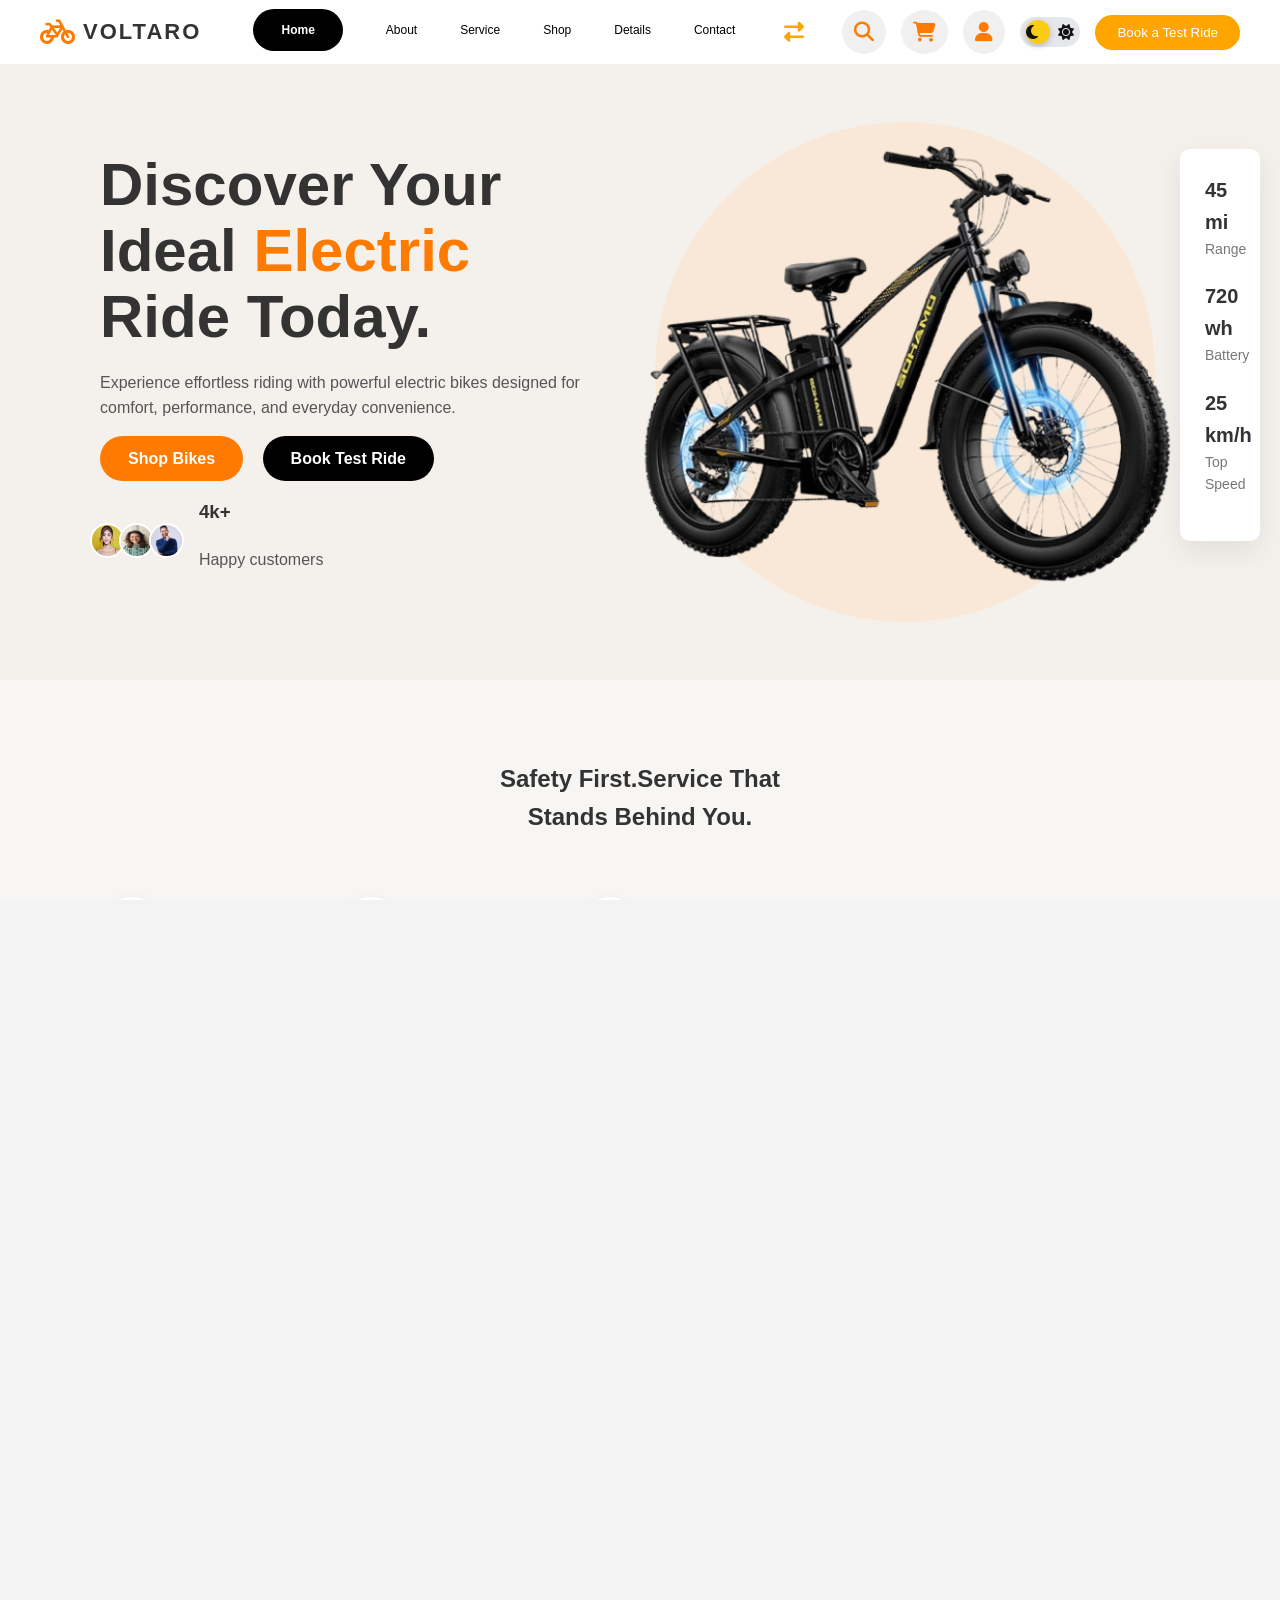
==== index.html @ 4806c7fa "Add files via upload" ====
<!DOCTYPE html>
<html lang="en">
<head>
  <meta charset="UTF-8">
  <title>Voltaro</title>
 <link rel="stylesheet" href="css/style.css">
 <link rel="stylesheet" href="css/dark.css">
 <link rel="stylesheet" href="https://cdnjs.cloudflare.com/ajax/libs/font-awesome/6.6.0/css/all.min.css">
   <link rel="icon" type="image/png" sizes="128x128" href="images/voltaro_favicon_128.png">
  <meta name="viewport" content="width=device-width, initial-scale=1.0">
 
</head>

<body>
<div class="main-content">
  <!-- HEADER -->
  <header class="header">
    <div class="logo ">
        <i class="fa-solid fa-bicycle"></i>
        <h3>VOLTARO</h3>
      </div>
      

    <nav class="nav">
  <ul>
    <li><a href="index.html" class="btn black">Home</a></li>
    <li><a href="about.html">About</a></li>
    <li><a href="service-sales.html">Service</a></li>
    <li><a href="shop.html">Shop</a></li>
    <li><a href="product.html">Details</a></li>
    <li><a href="contact.html">Contact</a></li>
    <div class="rtl-toggle">
    <i class="fa-solid fa-right-left" id="rtlBtn"></i>
    
</div>

  </ul>
</nav>


<div class="right">
  <i class="fa-solid fa-magnifying-glass icon"></i>
  <i class="fa-solid fa-cart-shopping icon"></i>
  <i class="fa-solid fa-user icon"></i>
  

  <div class="theme-toggle" id="theme-toggle">
    <i class="fa-solid fa-moon"></i>
    <div class="toggle-circle"></div>
    <i class="fa-solid fa-sun"></i>
  </div>

  <button class="btn-orange">Book a Test Ride</button>
</div>

  

  </header>

  <section class="hero">

  <div class="hero-container">

    <!-- LEFT CONTENT -->
    <div class="hero-text">
      <h1>
        Discover Your <br>
        Ideal <span>Electric</span> <br>
        Ride Today.
      </h1>

      <p>
        Experience effortless riding with powerful electric bikes
        designed for comfort, performance, and everyday convenience.
      </p>

      <div class="hero-buttons">
        <a href="#" class="btn orange">Shop Bikes</a>
        <a href="#" class="btn black">Book Test Ride</a>
      </div>

      <div class="customers">
        <div class="avatars">
          <img src="images/image copy 3.png">
          <img src="images/image copy 5.png">
          <img src="images/image copy 7.png">
          
        </div>
        <div>
          <h3>4k+</h3>
          <p>Happy customers</p>
        </div>
      </div>

    </div>

    <!-- RIGHT IMAGE -->
    <div class="hero-image">
      <div class="circle-bg"></div>
      <img src="images/bike 2.png" alt="Bike">
    </div>

    <!-- SPECS CARD -->
    <div class="spec-card">
      <div class="spec">
        <h4>45 mi</h4>
        <p>Range</p>
      </div>
      <div class="spec">
        <h4>720 wh</h4>
        <p>Battery</p>
      </div>
      <div class="spec">
        <h4>25 km/h</h4>
        <p>Top Speed</p>
      </div>
    </div>

  </div>

</section>

  <!-- FEATURE SECTION -->

  <section class="features-section">
    <div><h1><center>Safety First.Service That<br>
          Stands Behind You.
          </h1></center>
    
    </div>
  
   <div class="features-container">
  <!-- LEFT SIDE FEATURES -->
  <div class="features-grid">
  <div class="feature-item">
  <div class="icon-circle">✓</div>
  <h3>UL 2849 Certified</h3>
  <p>
   Quality battery management systems tested against rigorous
   thermal and electrical standards. 
  </p>
  </div>
  <div class="feature-item">
  <div class="icon-circle">💧</div>
  <h3>Water-Ready</h3>
  <p>
   IPX4–IPX6 rated electronics. Rain-ready—safe to ride in
   showers. Built for rainy city commutes .
  </p>
  </div>

  <div class="feature-item">
  <div class="icon-circle">⚙</div>
  <h3>2-Year Warranty</h3>
  <p>
   Comprehensive coverage on electronics and frame.
   We handle the paperwork.
  </p>
  </div>

  <div class="feature-item">
  <div class="icon-circle">★</div>
  <h3>Local Service</h3>
  <p>
  Certified techs at our Seattle flagship + loaner program.
  Keep moving even  bike is in the shop.
  </p>
  </div>

  <div class="feature-item">
  <div class="icon-circle">🔋</div>
  <h3>Battery Care</h3>
  <p>
  Eco-friendly swap & recycle programs. We ensure old cells
  are disposed of responsibly.
  </p>
  </div>

  <div class="feature-item">
  <div class="icon-circle">⚡</div>
  <h3>Fast Charging</h3>
  <p>
  Advanced rapid-charge technology that powers your devices
  safely in minutes .
  </p>
</div>
  </div>

  <!-- RIGHT SIDE CARD -->
  <div class="cta-card">
  <div class="cta-content">
  <h2>Ready to Ride?</h2>
 <button class="btn-white">
  Book Test Ride <span>↗</span>
 </button>
  </div>
  </div>

  </div>
</section>


  <section class="numbers animate">

  <div class="numbers-container">

    <h2>Choose by Numbers,<br>Not Guesswork.</h2>
    <p>Make smarter decisions using real performance metrics you can trust.</p>

    <div class="filter-card">

      <!-- LEFT SIDE -->
      <div class="filter-left">

        <div class="slider-group">
          <label>
            Range Miles
            <span id="rangeValue">68+</span>
          </label>
          <input type="range" id="range" min="20" max="120" value="68">
        </div>

        <div class="slider-group">
          <label>
            Load (Max)
            <span id="loadValue">400 LB</span>
          </label>
          <input type="range" id="load" min="100" max="500" value="400">
        </div>

        <div class="slider-group">
          <label>
            Hills (Torque)
            <span id="torqueValue">95 NM</span>
          </label>
          <input type="range" id="torque" min="20" max="120" value="95">
        </div>

        <div class="slider-group">
          <label>
            Rider Height
            <span id="heightValue">5'10"</span>
          </label>
          <input type="range" id="height" min="4" max="7" step="0.1" value="5.8">
        </div>

      </div>

      <!-- RIGHT SIDE -->
      <div class="filter-right">

        <div class="class-section">
          <p>Class & Battery</p>
          <div class="class-buttons">
            <button class="class-btn active" data-class="1/2">Class 1/2</button>
            <button class="class-btn" data-class="3">Class 3</button>
          </div>
        </div>

        <div class="battery-option">
          <input type="checkbox" id="battery">
          <label for="battery">Removable battery</label>
        </div>

        <button id="showBtn" class="show-btn">
          Show Matching Bikes →
        </button>

      </div>

    </div>
  </div>
</section>

  
<section class="top-picks">

  <div class="section-header">
    <h2>Our Top <span>3 picks</span><br>Tested and Trusted.</h2>
    <p>Carefully selected for performance, reliability, and everyday riding.</p>
  </div>

  <div class="cycle-cards">

    <!-- Card 1 -->
    <div class="cycle-card">
      <img src="images/bike.png" alt="Commuter Pro 500">

      <p class="best-for">Best for: Daily rides up to 35 mi</p>
      <h3>Commuter Pro 500</h3>

      <div class="class-buttons">
        <button>Class 1/2</button>
        <button>28 mph</button>
        <button class="active">Cadence Sensor</button>
      </div>

      <div class="spec-icons">
        <div><i class="fa-solid fa-route"></i><span>45 mi</span><small>Range</small></div>
        <div><i class="fa-solid fa-battery-full"></i><span>720 Wh</span><small>Battery</small></div>
        <div><i class="fa-solid fa-gauge-high"></i><span>25 km/h</span><small>Top Speed</small></div>
      </div>

      <ul class="features-list">
        <li><i class="fa-solid fa-check"></i> Removable long-lasting battery</li>
        <li><i class="fa-solid fa-check"></i> 2-year comprehensive warranty</li>
        <li><i class="fa-solid fa-check"></i> Hydraulic disc brakes</li>
      </ul>

      <button class="view-btn">
        View Specs & Photos <i class="fa-solid fa-arrow-right"></i>
      </button>
    </div>

    <!-- Card 2 (Most Popular) -->
    <div class="cycle-card popular">
      <div class="badge">MOST POPULAR</div>

      <img src="images/image copy.png" alt="Cargo Plus 750">

      <p class="best-for">Best for: Kids & Groceries</p>
      <h3>Cargo Plus 750</h3>

      <div class="class-buttons">
        <button>Class 1/2</button>
        <button>28 mph</button>
        <button class="active">Cadence Sensor</button>
      </div>

      <div class="spec-icons">
        <div><i class="fa-solid fa-route"></i><span>60 mi</span><small>Range</small></div>
        <div><i class="fa-solid fa-battery-full"></i><span>800 Wh</span><small>Battery</small></div>
        <div><i class="fa-solid fa-gauge-high"></i><span>30 km/h</span><small>Top Speed</small></div>
      </div>

      <ul class="features-list">
        <li><i class="fa-solid fa-check"></i> Longtail rack fully ready</li>
        <li><i class="fa-solid fa-check"></i> Dual high-capacity battery option</li>
        <li><i class="fa-solid fa-check"></i> Sturdy footboards included</li>
      </ul>

      <button class="view-btn">
        View Specs & Photos <i class="fa-solid fa-arrow-right"></i>
      </button>
    </div>

    <!-- Card 3 -->
    <div class="cycle-card">
      <img src="images/cycle_2.jpg" alt="Trail MTB 700">

      <p class="best-for">Best for: Steep Trails</p>
      <h3>Trail MTB 700</h3>

      <div class="class-buttons">
        <button>Class 1/2</button>
        <button>28 mph</button>
        <button class="active">Cadence Sensor</button>
      </div>

      <div class="spec-icons">
        <div><i class="fa-solid fa-route"></i><span>80 mi</span><small>Range</small></div>
        <div><i class="fa-solid fa-battery-full"></i><span>900 Wh</span><small>Battery</small></div>
        <div><i class="fa-solid fa-gauge-high"></i><span>40 km/h</span><small>Top Speed</small></div>
      </div>

      <ul class="features-list">
        <li><i class="fa-solid fa-check"></i> High-accuracy torque sensor</li>
        <li><i class="fa-solid fa-check"></i> Smooth dropper post system</li>
        <li><i class="fa-solid fa-check"></i> Tubeless-ready performance tires</li>
      </ul>

      <button class="view-btn">
        View Specs & Photos <i class="fa-solid fa-arrow-right"></i>
      </button>
    </div>

  </div>
</section>

<section class="test-ride-section">

  <div class="test-ride-box">
    <h2>Book a Free Test Ride In <span class="highlight">60</span> Seconds</h2>

    <form class="test-ride-form">

      <!-- Store -->
      <select required>
        <option value="">Select Store</option>
        <option>Chennai</option>
        <option>Madurai</option>
        <option>Coimbatore</option>
      </select>

      <!-- Rider Height -->
      <select required>
        <option value="">Rider Height</option>
        <option>Below 5'5"</option>
        <option>5'5" – 5'10"</option>
        <option>Above 5'10"</option>
      </select>

      <!-- Date -->
      <input type="date" required>

      <!-- Waiver -->
      <label class="waiver">
        <input type="checkbox" required>
        I agree to the waiver
      </label>

      <!-- Button -->
      <button type="submit" class="book-btn">
        Book My Slot
      </button>

    </form>
  </div>
</section>

<section class="range-section" aria-labelledby="range-title">
  <div class="range-container">

    <!-- HEADER -->
    <div class="range-header h2">
      <h2 id="range-title">Estimate Your Real‑World Range</h2>
      <p>Quickly see how far your Voltaro e‑bike can go based on your commute and riding style.</p>
    </div>

    <!-- CARD -->
    <div class="range-card">
      <!-- LEFT: FORM -->
      <div class="range-form">
        <div class="form-group">
          <label>One‑way distance</label>
          <select>
            <option>10 miles</option>
            <option>15 miles</option>
            <option>20 miles</option>
            <option>25 miles</option>
          </select>
        </div>

        <div class="form-group">
          <label>Rider weight</label>
          <select>
            <option>160 lb</option>
            <option>180 lb</option>
            <option>200 lb</option>
            <option>220 lb</option>
          </select>
        </div>

        <div class="form-group">
          <label>Assist level</label>
          <select>
            <option>Eco</option>
            <option>Normal</option>
            <option>Turbo</option>
          </select>
        </div>

        <div class="form-group">
          <label>Terrain</label>
          <div class="range-toggle">
            <button type="button" class="active">Flat</button>
            <button type="button">Mixed</button>
            <button type="button">Hilly</button>
          </div>
        </div>

        <button class="range-calc-btn" type="button">
          ⚡ Calculate range
        </button>
      </div>

      <!-- RIGHT: RESULT -->
      <div class="range-result">
        <p class="result-label">Estimated range</p>
        <div class="result-main">
       <span class="result-value" data-target="38">0</span>
       <span class="result-unit">miles</span>
       </div>

        <p class="result-note">Based on typical city riding with light assist.</p>

        <div class="result-meta">
          <div>
            <p class="meta-label">Battery</p>
            <p class="meta-value">720 Wh</p>
          </div>
          <div>
            <p class="meta-label">Motor</p>
            <p class="meta-value">750 W</p>
          </div>
          <div>
            <p class="meta-label">Top speed</p>
            <p class="meta-value">28 mph</p>
          </div>
      </div>
    </div>

  </div>
</section>




<section class="compare">
  <div class="compare-header">
    <div>
      <h2>Compare 2–4 Bikes.</h2>
      <p>Drill down into the technical specifics side-by-side for confident buying decisions.</p>
    </div>
    <button class="compare-btn">Start Comparing →</button>
  </div>

  <div class="compare-table">
    <!-- Specs Column -->
    <div class="specs">
      <h3>Specs</h3>
      <p>Class</p>
      <p>Top Speed (mph)</p>
      <p>Range (mi)</p>
      <p>Battery (Wh)</p>
      <p>Motor (W)</p>
      <p>Torque (Nm)</p>
      <p>Weight (lb)</p>
      <p>Warranty</p>
    </div>

    <!-- Bike 1 -->
    <div class="bike compare-card">
      <h3>Commuter Pro</h3>
      <p>Class 3</p>
      <p>28 mph</p>
      <p>35 mi</p>
      <p>500 Wh</p>
      <p>500 W</p>
      <p>65 Nm</p>
      <p>52 lb</p>
      <p>2 Year</p>
    </div>

    <!-- Bike 2 -->
    <div class="highlight-1 compare-card">
      <h3>Cargo Plus 750</h3>
      <p>Class 3</p>
      <p>28 mph</p>
      <p>45 mi</p>
      <p>720 Wh</p>
      <p>750 W</p>
      <p>85 Nm</p>
      <p>68 lb</p>
      <p>2 Year</p>
    </div>

    <!-- Bike 3 -->
    <div class="bike-highlight compare-card">
      <h3>Trail MTB 700</h3>
      <p>Class 3</p>
      <p>28 mph</p>
      <p>40 mi</p>
      <p>700 Wh</p>
      <p>700 W</p>
      <p>90 Nm</p>
      <p>58 lb</p>
      <p>2 Year</p>
    </div>
  </div>
</section>




<section class="testimonial">
  <h2>What Riders are Saying</h2>
  <div class="stars">★★★★★</div>

  <p class="review">
    “Absolutely love this e-bike! The ride is smooth, the battery lasts much longer than I expected,
    and the build quality feels premium.”
  </p>

  <h4>Fergus Douchebag</h4>
  <span class="role">Happy Customer</span>

  <div class="profile-pics">
    <img src="images/image copy 3.png">
    <img src="images/image copy 5.png">
    <img src="images/image copy 7.png">
  </div>
</section>


<section class="faq-section">

  <!-- HEADER -->
<div class="faq-header">
  <h2>Frequently<br>Asked Questions</h2>
  <p>Find answers to common questions about our e-bikes and performance.</p>
</div>

<!-- FAQ BOXES -->
<div class="faq-container">

  <div class="faq-item">
    <div class="faq-question">
      <span>What is the range of the e-bike on a single charge?</span>
      <span class="plus">+</span>
    </div>
    <p class="faq-answer">
      Voltaro e-bikes offer up to 120 km range on a single charge depending on terrain, rider weight, and riding mode.
    </p>
  </div>

  <div class="faq-item">
    <div class="faq-question">
      <span>How long does it take to fully charge the battery?</span>
      <span class="plus">+</span>
    </div>
    <p class="faq-answer">
      It typically takes 4–6 hours to fully charge the battery using the standard charger provided.
    </p>
  </div>

  <div class="faq-item">
    <div class="faq-question">
      <span>Is the e-bike suitable for all weather conditions?</span>
      <span class="plus">+</span>
    </div>
    <p class="faq-answer">
      Yes, Voltaro bikes are designed to handle light rain and rough terrain, but extreme weather exposure should be avoided.
    </p>
  </div>

  <div class="faq-item">
    <div class="faq-question">
      <span>Can I ride the e-bike without using the motor?</span>
      <span class="plus">+</span>
    </div>
    <p class="faq-answer">
      Absolutely. You can ride it like a regular bicycle without motor assistance anytime.
    </p>
  </div>

  <div class="faq-item">
    <div class="faq-question">
      <span>How do I maintain the battery for longer life?</span>
      <span class="plus">+</span>
    </div>
    <p class="faq-answer">
      Avoid complete discharge regularly, store it in a cool place, and use the original charger for best performance.
    </p>
  </div>

  <div class="faq-item">
    <div class="faq-question">
      <span>What is the warranty on the e-bike and battery?</span>
      <span class="plus">+</span>
    </div>
    <p class="faq-answer">
      Voltaro provides a 2-year warranty on the bike frame and a 1-year warranty on the battery.
    </p>
  </div>

</div>


<!-- BOTTOM FEATURES -->
<section class="features">

  <div class="feature">
    <div class="icon">💰</div>
    <div>
      <h4>Financing from <span>$85/mo</span></h4>
      <p>Available with Affirm. Pre-qualify instantly at checkout—no credit impact. 30-day returns. </p>
    </div>
  </div>

  <div class="feature">
    <div class="icon">📦</div>
    <div>
      <h4>Fully Assembled Pickup</h4>
      <p>Pickup in 24–72 hrs. Ships in 3–5 biz days.white-glove home delivery for 100% ride-ready.</p>
    </div>
  </div>

  <div class="feature">
    <div class="icon">🪖</div>
    <div>
      <h4>Accessory Bundles</h4>
      <p>Add a helmet, lock, and rear rack to any bike purchase and save 15% on the entire order.</p>
    </div>
  </div>

</section>


</div>
<!-- Font Awesome CDN -->
<footer class="footer">
  <!-- Newsletter Section -->
  <div class="footer-newsletter">
    <div class="logo">
      <i class="fa-solid fa-bicycle"></i>
      <h2>VOLTARO</h2>
    </div>
    <p>Subscribe to Our Newsletter:</p>
    <div class="newsletter-box">
      <input type="email" placeholder="Enter Your Email Address">
      <button class="send-btn">
        <i class="fa-solid fa-paper-plane"></i>
      </button>
    </div>
  </div>

  <!-- Centered columns wrapper -->
  <div class="footer-grid-inner">
    <div class="footer-grid">
      <!-- Navigation column -->
      <div class="footer-column">
        <h4>Navigation</h4>
        <ul>
          <li>Home</li>
          <li>Services</li>
          <li>Shop</li>
          <li>Blog</li>
          <li>Contact</li>
        </ul>
      </div>

      <!-- Contact column -->
      <div class="footer-column">
        <h4>Contact Info</h4>
        <ul>
          <li><i class="fa-solid fa-phone"></i> +5689 2589 6325</li>
          <li><i class="fa-solid fa-envelope"></i> info@voltaro.com</li>
          <li><i class="fa-solid fa-location-dot"></i> 21 King Street, Melbourne, 3000, Australia</li>
          <li><i class="fa-solid fa-clock"></i> Mon - Sat: 9:00 am to 6:00 pm</li>
        </ul>
      </div>

      <!-- Social column -->
      <div class="footer-column">
        <h4>Follow Us</h4>
        <div class="social-icons">
          <a href="#"><i class="fab fa-facebook-f"></i></a>
          <a href="#"><i class="fab fa-instagram"></i></a>
          <a href="#"><i class="fab fa-youtube"></i></a>
        </div>
      </div>
    </div>
  </div>

  <!-- Footer bottom (inside wrapper for centering) -->
  <div class="footer-bottom-wrapper">
    <div class="footer-bottom">
      <p>Copyright © 2026 Voltaro. All Rights Reserved.</p>
      <div class="payment-icons">
        <img src="https://img.icons8.com/color/48/visa.png" alt="Visa">
        <img src="https://img.icons8.com/color/48/mastercard.png" alt="Mastercard">
        <img src="https://img.icons8.com/color/48/paypal.png" alt="PayPal">
        <img src="https://img.icons8.com/color/48/apple-pay.png" alt="Apple Pay">
        
      </div>

    </div>
  </div>

</footer>

<script src="js/script.js"></script>
</body>
</html>
---- css/style.css ----
* {
  margin: 0;
  padding: 0;
  box-sizing: border-box;
  font-family: Arial, sans-serif;
}

body{
margin:0;
background:white;
color:#333;
line-height:1.6;
}


html,body{
overflow-x:hidden;
}
@import url('https://fonts.googleapis.com/css2?family=Inter:wght@300;400;500;600&display=swap');

.about-btn {
  display: inline-block;
  margin-top: 20px;
  padding: 12px 25px;
  background: #f47c00;
  color: white;
  text-decoration: none;
  border-radius: 25px;
  font-weight: 600;
  transition: 0.3s;
}

.about-btn:hover {
  background: #d96d00;
}
/* HEADER */

.logo{
  display:flex;
  align-items:center;
  gap:8px;
}

.logo i.fa-bicycle{
  font-size:28px;     
  color:#ff7a00;       
}

.logo h3{
  font-size:22px;
  font-weight:700;
  letter-spacing:2px;
}

.nav ul {
  display: flex;
  list-style: none;
  gap: 15px;
}

.header {
  display: flex;
  justify-content: space-between;
  align-items: center;
  padding: 10px 40px;
  background: white;
}

.logo {
  font-size: 20px;
  font-weight: bold;
}

.nav a {
  margin: 0 14px;
  text-decoration: none;
  color: black;
  font-size: 12px;
}
.highlight {
  color: orange;
}


.right {
  display: flex;
  align-items: center;
  gap: 15px;
}
.right i {
  font-size: 20px;
}

.icon {
  cursor: pointer;

}


.btn-orange {
  background: orange;
  color: white;
  border: none;
  padding: 10px 22px;
  border-radius: 20px;
  cursor: pointer;
}

.btn-black {
  background: black;
  color: white;
  border: none;
  padding: 10px 22px;
  border-radius: 20px;
  cursor: pointer;
}

.btn-white {
  background: white;
  color: black;
  border: none;
  padding: 10px 22px;
  border-radius: 20px;
  cursor: pointer;
}





/* FEATURES */
/* ===== SECTION ===== */
.features-section
 { padding: 80px 8%;
 background: #f7f6f4;
  font-family: Arial, sans-serif; 
 }


/* ===== MAIN GRID ===== */
.features-container {
    display: grid;
    grid-template-columns: 2fr 1fr;
    gap: 60px;
    align-items: center;
    margin-top: 60px; 
}

/* ===== FEATURES GRID ===== */
.features-grid {
    display: grid;
    grid-template-columns: repeat(3, 1fr);
    gap: 50px 40px;
}

/* ===== FEATURE ITEM ===== */
.feature-item h3 {
    font-size: 20px;
    font-weight: 700;
    margin-bottom: 10px;
    color: #111;
}

.feature-item p {
    font-size: 14px;
    color: #666;
    line-height: 1.6;
    max-width: 280px;
}

/* ===== ICON STYLE ===== */
.icon-circle {
    width: 60px;
    height: 60px;
    border-radius: 50%;
    background: #fff;
    display: flex;
    align-items: center;
    justify-content: center;
    margin-bottom: 15px;
    font-size: 22px;
    color: #f57c00;
    box-shadow: 0 4px 15px rgba(0,0,0,0.05);
}

/* ===== CTA CARD ===== */
.cta-card {
    background: url(../images/image.png);
    border-radius: 20px;
    padding: 50px 40px;
    color: white;
    position: relative;
    min-height: 250px;
    display: flex;
    align-items: center;
}

.cta-content h2 {
    font-size: 32px;
    font-weight: 800;
    margin-bottom: 20px;
}

/* ===== BUTTON ===== */
.cta-btn {
    display: inline-flex;
    align-items: center;
    gap: 10px;
    padding: 12px 22px;
    background: white;
    color: #111;
    border-radius: 30px;
    text-decoration: none;
    font-weight: 400;
    transition: 0.3s ease;
}



.cta-btn span {
    background: black;
    color: white;
    width: 24px;
    height: 24px;
    border-radius: 50%;
    display: flex;
    align-items: center;
    justify-content: center;
    font-size: 12px;
}

.cta-btn:hover {
    background: #111;
    color: white;
}

/* HERO SECTION */


.hero {
  background: #f4f1ed;
  padding: 80px 100px;
  position: relative;
}

.hero-container {
  display: flex;
  align-items: center;
  justify-content: space-between;
  position: relative;
}

/* LEFT TEXT */
.hero-text {
  max-width: 500px;
}

.hero-text h1 {
  font-size: 60px;
  font-weight: 800;
  line-height: 1.1;
}

.hero-text span {
  color: #ff7a00;
}

.hero-text p {
  margin: 20px 0;
  color: #555;
  font-size: 16px;
  line-height: 1.6;
}

/* BUTTONS */
.hero-buttons {
  margin: 25px 0;
}

.btn {
  padding: 14px 28px;
  border-radius: 30px;
  text-decoration: none;
  margin-right: 15px;
  font-weight: 600;
}

.btn.orange {
  background: #ff7a00;
  color: #fff;
}

.btn.black {
  background: #000;
  color: #fff;
}

/* CUSTOMERS */
.customers {
  display: flex;
  align-items: center;
  gap: 15px;
  margin-top: 20px;
}

.avatars img {
  width: 35px;
  height: 35px;
  border-radius: 50%;
  margin-left: -10px;
  border: 2px solid #fff;
}

/* RIGHT IMAGE */
.hero-image {
  position: relative;
}

.hero-image img {
  width: 550px;
  position: relative;
  z-index: 2;
}

/* FLOATING BIKE EFFECT */
.hero-image img {
  width: 550px;
  position: relative;
  z-index: 2;
  animation: floatBike 4s ease-in-out infinite;
}

@keyframes floatBike {
  0% { transform: translateY(0px); }
  50% { transform: translateY(-18px); }
  100% { transform: translateY(0px); }
}

.circle-bg {
  width: 500px;
  height: 500px;
  background: #f9e8d7;
  border-radius: 50%;
  position: absolute;
  top: 50%;
  left: 50%;
  transform: translate(-50%, -50%);
  z-index: 1;
}
/* CIRCLE ANIMATION */
.circle-bg {
  width: 500px;
  height: 500px;
  background: #f9e8d7;
  border-radius: 50%;
  position: absolute;
  top: 50%;
  left: 50%;
  transform: translate(-50%, -50%);
  z-index: 1;

  animation: pulseCircle 5s ease-in-out infinite;
}

@keyframes pulseCircle {
  0% { transform: translate(-50%, -50%) scale(1); }
  50% { transform: translate(-50%, -50%) scale(1.05); }
  100% { transform: translate(-50%, -50%) scale(1); }
}

/* HERO TEXT ANIMATION */
.hero-text {
  max-width: 500px;
  animation: slideLeft 1s ease forwards;
}

.hero-image {
  position: relative;
  animation: slideRight 1s ease forwards;
}

@keyframes slideLeft {
  from {
    opacity: 0;
    transform: translateX(-80px);
  }
  to {
    opacity: 1;
    transform: translateX(0);
  }
}

@keyframes slideRight {
  from {
    opacity: 0;
    transform: translateX(80px);
  }
  to {
    opacity: 1;
    transform: translateX(0);
  }
}

/* SPEC CARD */
.spec-card {
  position: absolute;
  right: -80px;
  top: 5px;
  width: 80px;  
  background: #fff;
  padding: 25px;
  border-radius: 10px;
  box-shadow: 0 10px 30px rgba(0,0,0,0.08);
  
  z-index: 5;   
}
.spec {
  margin-bottom: 20px;
}

.spec h4 {
  font-size: 20px;
  font-weight: 600;
}

.spec p {
  font-size: 14px;
  color: #777;
}





/* SECTION BACKGROUND */


/* NUMBERS SECTION ANIMATION */
.numbers.hidden {
  opacity: 0;
  transform: translateY(80px);
}

.numbers.show {
  opacity: 1;
  transform: translateY(0);
  transition: all 1s ease;
}

.filter-card {
  animation: popUp 1s ease;
}



.slider-group input[type="range"] {
  width: 100%;
  accent-color: #ff6a00;
  transition: 0.3s;
}

.slider-group input[type="range"]:hover {
  transform: scale(1.03);
}

.slider-group input[type="range"]:active {
  box-shadow: 0 0 15px rgba(255,106,0,0.5);
}

.class-btn {
  padding: 8px 16px;
  border-radius: 20px;
  border: 1px solid #ff6a00;
  background: white;
  cursor: pointer;
  transition: all 0.3s ease;
}

.class-btn:hover {
  background: #ffe5d3;
}

.class-btn.active {
  background: #ff6a00;
  color: white;
  transform: scale(1.05);
}
.numbers {
  padding: 100px 10%;
  background: #f6f4f1;
  text-align: center;
}

.numbers h2 {
  font-size: 42px;
  margin-bottom: 10px;
}

.numbers p {
  color: #666;
  margin-bottom: 50px;
}

.filter-card {
  background: #fff;
  padding: 40px;
  border-radius: 20px;
  display: flex;
  justify-content: space-between;
  gap: 40px;
  box-shadow: 0 10px 40px rgba(0,0,0,0.08);
}

.filter-left {
  flex: 2;
  display: grid;
  grid-template-columns: 1fr 1fr;
  gap: 30px;
}

.slider-group label {
  display: flex;
  justify-content: space-between;
  font-weight: 600;
  margin-bottom: 8px;
}

.slider-group input[type="range"] {
  width: 100%;
  accent-color: #ff6a00;
}

.filter-right {
  flex: 1;
  display: flex;
  flex-direction: column;
  justify-content: center;
  gap: 20px;
}

.class-buttons {
  display: flex;
  gap: 10px;
}

.class-btn {
  padding: 8px 16px;
  border-radius: 20px;
  border: 1px solid #ff6a00;
  background: white;
  cursor: pointer;
}

.class-btn.active {
  background: #ff6a00;
  color: white;
}

.battery-option {
  display: flex;
  align-items: center;
  gap: 8px;
}

.show-btn {
  background: #ff6a00;
  color: white;
  padding: 12px;
  border: none;
  border-radius: 30px;
  cursor: pointer;
  font-weight: 600;
  transition: 0.3s;
}

.show-btn:hover {
  opacity: 0.85;
}

/* SCROLL ANIMATION SYSTEM */
.hidden {
  opacity: 0;
  transform: translateY(80px);
  transition: opacity 1s ease, transform 1s ease;
}

.show {
  opacity: 1;
  transform: translateY(0);
}





body {
  background: #f3f3f3;
}

/* ===== SECTION ===== */
.top-picks {
  padding: 80px 8%;
  text-align: center;
}

/* ===== HEADER ===== */
.section-header h2 {
  font-size: 42px;
  font-weight: 800;
  line-height: 1.3;
}

.section-header span {
  color: #ff7a00;
}

.section-header p {
  margin-top: 15px;
  color: #777;
  font-size: 15px;
}

/* ===== CARD GRID (FIXED PROPERLY) ===== */
.cycle-cards {
  display: grid;
  grid-template-columns: repeat(3, minmax(0, 1fr));
  gap: 30px;
  margin-top: 60px;
  align-items: stretch;
}

/* ===== CARD ===== */
.cycle-card {
  background: #fff;
  padding: 30px;
  border-radius: 20px;
  box-shadow: 0 5px 25px rgba(0, 0, 0, 0.05);
  transition: 0.3s ease;
  position: relative;

  display: flex;
  flex-direction: column;
  justify-content: space-between;
}

.cycle-card:hover {
  transform: translateY(-8px);
}

/* Image fix */
.cycle-card img {
  width: 100%;
  height: 220px;
  object-fit: contain;
  margin-bottom: 20px;
}

/* ===== TEXT ===== */
.best-for {
  font-size: 13px;
  color: #ff7a00;
  margin-bottom: 8px;
}

.cycle-card h3 {
  font-size: 22px;
  margin-bottom: 15px;
}

/* ===== CLASS BUTTONS ===== */
.class-buttons {
  margin-bottom: 20px;
}

.class-buttons button {
  border: none;
  background: #f2f2f2;
  padding: 6px 12px;
  border-radius: 20px;
  margin: 4px;
  font-size: 12px;
  cursor: pointer;
}

.class-buttons .active {
  background: #ffe6d2;
  color: #ff7a00;
}

/* ===== SPEC ICONS ===== */
.spec-icons {
  display: flex;
  justify-content: space-between;
  margin: 20px 0;
  text-align: center;
}

.spec-icons div {
  flex: 1;
  font-size: 13px;
}

.spec-icons i {
  display: block;
  font-size: 18px;
  color: #ff7a00;
  margin-bottom: 6px;
}

.spec-icons span {
  font-weight: 600;
  display: block;
}

.spec-icons small {
  color: #777;
}

/* ===== FEATURES ===== */
.features-list {
  list-style: none;
  text-align: left;
  margin: 20px 0;
  flex-grow: 1;
}

.features-list li {
  font-size: 14px;
  margin-bottom: 8px;
}

.features-list i {
  color: #ff7a00;
  margin-right: 8px;
}

/* ===== BUTTON ===== */
.view-btn {
  width: 100%;
  padding: 12px;
  border: none;
  border-radius: 30px;
  background: #ff7a00;
  color: #fff;
  font-weight: 600;
  cursor: pointer;
  transition: 0.3s ease;
}

.view-btn:hover {
  background: #e86d00;
}

/* ===== POPULAR CARD ===== */
.popular {
  border: 2px solid #000;
}

.badge {
  position: absolute;
  top: -14px;
  left: 50%;
  transform: translateX(-50%);
  background: #000;
  color: #fff;
  padding: 6px 15px;
  font-size: 12px;
  border-radius: 20px;
}


.test-ride-section {
  min-height: 100vh;
  background-image: url(../images/hills.png); 
  background-size: cover;
  background-position: center;
  background-repeat: no-repeat;

  display: flex;
  align-items: center;
  justify-content: center;
  padding: 20px;
}

.test-ride-box {
  background-color: rgba(21, 18, 18, 0.95);
  padding: 40px;
  width: 420px;
  border-radius: 20px;
  text-align: center;
  box-shadow: 0 20px 40px rgba(244, 241, 241, 0.872);
}

.test-ride-box h2 {
  font-size: 28px;
  color:#ddd;
  margin-bottom: 6px;
}

.test-ride-box p {
  font-size: 14px;
  color: #333;
  margin-bottom: 25px;
}

.test-ride-form {
  display: flex;
  flex-direction: column;
  gap: 15px;
}

.test-ride-form select,
.test-ride-form input[type="date"] {
  padding: 12px;
  border-radius: 10px;
  border: 1px solid #ccc;
  font-size: 14px;
}

.waiver {
  font-size: 13px;
  text-align: left;
  color: white;
}

.waiver input {
  margin-right: 8px;
}

.book-btn {
  margin-top: 10px;
  padding: 14px;
  border-radius: 30px;
  border: none;
  background-color: #ff7a00;
  color: #fff;
  font-size: 16px;
  cursor: pointer;
}

.book-btn:hover {
  background-color: #e86c00;
}

/* TESTIMONIAL */
.testimonial {
  background: #f57c00;
  color: white;
  text-align: center;
  padding: 80px 20px;
}

.testimonial h2 {
  font-size: 36px;
}

.stars {
  font-size: 24px;
  margin: 10px 0;
}

.review {
  max-width: 600px;
  margin: 20px auto;
}

.profile-pics img {
  width: 50px;
  height: 50px;
  border-radius: 50%;
  margin: 10px;
}


/* ===============================
   FAQ SECTION
=================================*/



.faq-section {
  background: #f4f1ed;
  padding: 100px 80px;
  text-align: center;
}

.faq-header h2 {
  font-size: 44px;
  font-weight: 800;
  margin-bottom: 15px;
}

.faq-header p {
  color: #666;
  margin-bottom: 60px;
}

/* FAQ GRID */
.faq-container {
  display: grid;
  grid-template-columns: repeat(2, 1fr);
  gap: 25px;
}

/* FAQ CARD */
.faq-item {
  background: #fff;
  padding: 25px;
  border-radius: 15px;
  text-align: left;
  transition: all 0.3s ease;
  cursor: pointer;
  box-shadow: 0 5px 20px rgba(0,0,0,0.05);
}

.faq-item:hover {
  transform: translateY(-5px);
}

/* QUESTION ROW */
.faq-question {
  display: flex;
  justify-content: space-between;
  align-items: center;
  font-weight: 600;
}

/* PLUS ICON */

.plus {
  font-size: 22px;
  font-weight: bold;
  cursor: pointer;
}


/* ANSWER */
.faq-answer {
  max-height: 0;
  overflow: hidden;
  transition: max-height 0.4s ease, margin-top 0.3s ease;
  color: #666;
  font-weight: normal;
  line-height: 1.6;
  margin-top: 0;
}

/* SHOW ANSWER */
.faq-item.active .faq-answer {
  max-height: 500px;   
  margin-top: 15px;
}



/* ================= FEATURES SECTION ================= */

/* FEATURES SECTION */
body {
  margin: 0;
  padding: 0;
}
.features {
  width: 100%;
  background: #ffffff;
  padding: 80px 60px;
  display: flex;
  gap: 40px;
  margin-top: 30px;
}

/* EACH FEATURE */
.feature {
  display: flex;
  gap: 20px;
  flex: 1;
}

/* ICON */
.icon {
  font-size: 32px;
  color: #ff7a00;
}

/* TITLE */
.feature h4 {
  font-size: 18px;
  margin-bottom: 10px;
}

/* Highlight */
.feature h4 span {
  color: #ff7a00;
}

/* DESCRIPTION */
.feature p {
  color: #666;
  font-size: 14px;
  line-height: 1.6;
}



/* FOOTER FIX */
body {
  margin: 0;
  padding: 0;
}


footer {
  margin-top: 80px;
}








/* TOGGLE BUTTONS */
.toggle {
  display: flex;
  gap: 8px;
}

.toggle button {
  padding: 6px 16px;
  border-radius: 20px;
  border: 1px solid #ddd;
  background: #fff;
  font-size: 12px;
  cursor: pointer;
  transition: 0.3s;
}

.toggle button:hover {
  background: #f47c00;
  color: #fff;
  border: none;
}

.toggle .active {
  background: #f47c00;
  color: #fff;
  border: none;
}

/* CALCULATE BUTTON */
.calculate-btn {
  margin-top: 15px;
  padding: 12px 22px;
  background: #f47c00;
  border: none;
  color: #fff;
  border-radius: 25px;
  font-size: 14px;
  font-weight: 600;
  cursor: pointer;
  transition: 0.3s;
}

.calculate-btn:hover {
  background: #d96d00;
}





/* =============== COMPARE SECTION =============== */



.compare{
  padding:80px 8%;
  background:#f5f5f5;
  font-family:Arial,sans-serif;
}

/* Header */

.compare-header{
  display:flex;
  justify-content:space-between;
  align-items:center;
  margin-bottom:50px;
  flex-wrap:wrap;
}

.compare h2{
  font-size:36px;
  margin-bottom:10px;
}

.compare-header p{
  color:#777;
  max-width:500px;
}

.compare-btn{
  background:#ff7a00;
  color:#fff;
  border:none;
  padding:12px 22px;
  border-radius:30px;
  font-weight:600;
  cursor:pointer;
  transition:0.3s ease;
}

.compare-btn:hover{
  background:#e56c00;
}

/* Grid Layout */

.compare-table{
  display:grid;
  grid-template-columns:repeat(4,1fr);
  gap:20px;
  align-items:stretch;
}

/* Specs Column */

.specs{
  background:#000;
  color:#fff;
  padding:25px;
  border-radius:20px;
  border:solid #ff7a00;
}

.specs h3{
  margin-bottom:20px;
}

.specs p{
  margin:18px 0;
  font-size:14px;
  border-bottom:1px solid rgba(255,255,255,0.1);
  padding-bottom:8px;
}



.bike,
.bike-highlight,
.highlight-1{
  background:#fff;
  padding:25px;
  border-radius:20px;
  text-align:center;
  box-shadow:0 8px 25px rgba(0,0,0,0.05);
  border:1px solid #eee;
  color:#111;
}

.bike h3,
.bike-highlight h3,
.highlight-1 h3{
  margin-bottom:20px;
}

.bike p,
.bike-highlight p,
.highlight-1 p{
  margin:18px 0;
  font-size:14px;
  border-bottom:1px solid #eee;
  padding-bottom:8px;
}


/* ========== SELECTABLE STATE ========== */

.compare-card{
  cursor:pointer;
  transition:0.25s ease;
}

.compare-card.selected{
  background:#000;
  color:#fff;
  border:2px solid #ff7a00;
  box-shadow:0 12px 35px rgba(0,0,0,0.5);
}

.compare-card.selected p{
  border-bottom-color:rgba(255,255,255,0.15);
}




  

/* =============== RANGE SECTION (FINAL) =============== */

/* Wrapper */
.range-section{
  padding:80px 8%;
  background:#ffffff;       
  color:#111;
}

.range-container{
  max-width:1120px;
  margin:0 auto;
  font-family:system-ui,-apple-system,BlinkMacSystemFont,"Segoe UI",sans-serif;
}

/* Header */
.range-header{
  text-align:center;
  max-width:620px;
  margin:0 auto 40px;
}

.range-header h2{
  font-size:2.1rem;
  margin-bottom:10px;
  color:#111;
}

.range-header p{
  font-size:0.95rem;
  color:#555;
}

/* Main card (2 columns) */
.range-card{
  display:grid;
  grid-template-columns:minmax(0,1.5fr) minmax(0,1.3fr);
  gap:28px;
  background:#ffffff;
  border-radius:20px;
  padding:24px 24px 26px;
  border:1px solid #e0e0e0;
  box-shadow:0 18px 40px rgba(15,23,42,0.12);
}

/* LEFT: FORM */
.range-form{
  display:grid;
  grid-template-columns:repeat(2,minmax(0,1fr));
  gap:18px 20px;
}

.form-group{
  display:flex;
  flex-direction:column;
  gap:6px;
}

.form-group label{
  font-size:0.75rem;
  letter-spacing:0.12em;
  text-transform:uppercase;
  color:#6b7280;
}

.range-form select{
  padding:9px 11px;
  border-radius:10px;
  border:1px solid #d0d0d0;
  background:#fafafa;
  color:#111;
  outline:none;
  font-size:0.95rem;
}

.range-form select:focus{
  border-color:#f97316;
  box-shadow:0 0 0 1px rgba(249,115,22,0.45);
}

/* TERRAIN TOGGLE */
.range-toggle{
  display:inline-flex;
  background:#f3f4f6;
  border-radius:999px;
  padding:3px;
  border:1px solid #d1d5db;
}

.range-toggle button{
  border:none;
  background:transparent;
  color:#6b7280;
  padding:6px 14px;
  border-radius:999px;
  font-size:0.8rem;
  cursor:pointer;
  transition:background 0.18s,color 0.18s;
}

.range-toggle button.active,
.range-toggle button:hover{
  background:#f97316;
  color:#ffffff;
}

/* CALCULATE BUTTON */
.range-calc-btn{
  grid-column:1 / -1;
  margin-top:6px;
  border:none;
  border-radius:999px;
  padding:11px 18px;
  font-size:0.95rem;
  font-weight:600;
  cursor:pointer;
  background:linear-gradient(135deg,#facc15,#f97316);
  color:#111827;
  display:inline-flex;
  align-items:center;
  justify-content:center;
  gap:6px;
  box-shadow:0 14px 32px rgba(249,115,22,0.45);
  transition:transform 0.1s ease,box-shadow 0.1s ease;
}

.range-calc-btn:hover{
  transform:translateY(-1px);
  box-shadow:0 18px 40px rgba(249,115,22,0.65);
}

/* RIGHT: RESULT CARD */
.range-result{
  background:radial-gradient(circle at top,#111827,#020617); 
  border-radius:18px;
  padding:20px 22px;
  border:1px solid rgba(148,163,184,0.7);
  display:flex;
  flex-direction:column;
  justify-content:center;
  gap:14px;
  color:#e5e7eb;
}

/* Label above number */
.result-title,
.result-label{
  font-size:0.8rem;
  text-transform:uppercase;
  letter-spacing:0.14em;
  color:#9ca3af;
  margin-left: 140px;
}

/* NUMBER + UNIT ROW */
.result-main{
  display:flex;
  align-items:baseline;
  gap:6px;
  margin-left:170px;  
}

.result-value{
  font-size:3.1rem;
  font-weight:700;
  color:#facc15;  
  line-height:1;
   
}

.result-unit{
  font-size:1rem;
  color:#e5e7eb;
}

/* Note under number */
.result-note{
  font-size:0.85rem;
  color:#9ca3af;
  margin-left:80px;
}

/* META row under result */
.result-meta{
  display:flex;
  flex-wrap:wrap;
  gap:14px;
  margin-top:4px;
  margin-left:80px;
}

.result-meta > div{
  min-width:90px;
}

.meta-label{
  font-size:0.75rem;
  color:#9ca3af;
}

.meta-value{
  font-size:0.95rem;
  font-weight:600;
  color:#e5e7eb;
}

/* BOTTOM CARDS ROW */
.bottom-cards{
  margin-top:30px;
  display:flex;
  gap:20px;
}

/* EACH BOTTOM CARD */
.card{
  background:#ffffff;
  padding:25px;
  border-radius:20px;
  flex:1;
  border:1px solid #e0e0e0;
}

.card h4{
  margin-bottom:15px;
  font-size:18px;
  color:#111;
}

/* HARDWARE ROWS */
.hardware{
  display:flex;
  justify-content:space-between;
  margin:15px 0;
}

.hardware p{
  font-size:12px;
  color:#666;
  display:flex;
  align-items:center;
  gap:6px;
}

/* MODEL ROWS */
.model{
  display:flex;
  justify-content:space-between;
  align-items:center;
  margin-top:15px;
}

.model strong{
  display:flex;
  align-items:center;
  gap:6px;
}

/* ARROW BUTTON */
.arrow-btn{
  width:30px;
  height:30px;
  border-radius:50%;
  border:none;
  background:#f97316;
  color:#fff;
  cursor:pointer;
  transition:0.3s;
  display:flex;
  align-items:center;
  justify-content:center;
}

.arrow-btn:hover{
  background:#d96d00;
}

.range-section i{
  color:#f47c00;
}



/* ==============================
   BOTTOM FEATURES SECTION
============================== */

.features{
width:100%;
background:#f5f5f5;
padding:40px 60px;
display:flex;
justify-content:space-between;
gap:30px;
flex-wrap:wrap;
}

/* FEATURE CARD */

.feature{
display:flex;
align-items:flex-start;
gap:15px;
background:white;
padding:20px;
border-radius:10px;
flex:1;
min-width:250px;
transition:0.3s;
box-shadow:0 3px 10px rgba(0,0,0,0.05);
}

/* HOVER ANIMATION */

.feature:hover{
transform:translateY(-5px);
box-shadow:0 8px 20px rgba(0,0,0,0.1);
}

/* ICON */

.icon{
font-size:30px;
background:#f0f0f0;
padding:12px;
border-radius:50%;
}

/* TEXT */

.feature h4{
font-size:16px;
margin-bottom:5px;
}

.feature h4 span{
color:#ff5a2c;
font-weight:bold;
}

.feature p{
font-size:14px;
color:#555;
line-height:1.5;
}



/* ================= FOOTER CLEAN ================= */
*{
  margin:0;
  padding:0;
  box-sizing:border-box;
}

/* PAGE LAYOUT */
html, body{
  height:100%;
  width:100%;
  margin:0;
  padding:0;
  overflow-x:hidden;
}

body{
  display:flex;
  flex-direction:column;
}

.main-content{
  flex:1;
}

/* =========================
   FOOTER
========================= */

.footer{
  width:100%;
  background:#000;
  color:#fff;
  font-family:Arial, sans-serif;
  padding:60px 20px 30px;
  margin:0;
}

/* PAYMENT ICONS */
.payment-icons{
  display:flex;
  gap:10px;
  align-items:center;
}

.payment-icons img{
  display:block;
  height:24px;
  width:auto;
}

/* prevent img inline-space issues */
.footer img{
  display:block;
}

/* NEWSLETTER SECTION */
.footer-newsletter{
  text-align:center;
  margin-bottom:50px;
}

.footer-newsletter .logo{
  display:flex;
  justify-content:center;
  align-items:center;
  gap:10px;
  margin-bottom:10px;
}

.footer-newsletter .logo i{
  font-size:40px;
  color:#ff7a00;
}

.footer-newsletter .logo h2{
  font-size:20px;
  margin:0;
}

.footer-newsletter p{
  margin-bottom:15px;
  font-size:16px;
}

/* NEWSLETTER INPUT + BUTTON */
.newsletter-box{
  display:inline-flex;
  justify-content:center;
  position:relative;
}

.newsletter-box input{
  padding:14px 20px;
  border-radius:40px;
  border:none;
  outline:none;
  min-width:250px;
  background:#222;
  color:#fff;
}

.newsletter-box input::placeholder{
  color:#aaa;
}

.send-btn{
  position:absolute;
  right:0;
  top:50%;
  transform:translate(50%, -50%);
  width:50px;
  height:50px;
  border-radius:50%;
  border:none;
  background:#ff7a00;
  display:flex;
  justify-content:center;
  align-items:center;
  cursor:pointer;
}

.send-btn i{
  color:#fff;
  font-size:18px;
}

/* CENTERED INNER WRAPPER FOR NAV / CONTACT / SOCIAL */
.footer-grid-inner{
  width:100%;
  max-width:1200px;
  margin:0 auto;
  padding:0 30px;
}

/* THREE COLUMNS */
.footer-grid{
  display:grid;
  grid-template-columns:repeat(auto-fit, minmax(200px, 1fr));
  gap:40px;
  width:100%;
  margin:0;
  text-align:left;
  margin-left: 80px !important;

}

.footer-column h4{
  color:#ff7a00;
  margin-bottom:15px;
}

.footer-column ul{
  list-style:none;
  padding:0;
  margin:0;
}

.footer-column ul li{
  margin-bottom:10px;
  color:#bbb;
}

.footer-column ul li i{
  margin-right:8px;
  color:#ff7a00;
}

/* SOCIAL ICONS */
.social-icons{
  display:flex;
  gap:10px;
  margin-top:5px;
}

.social-icons a{
  display:flex;
  justify-content:center;
  align-items:center;
  width:40px;
  height:40px;
  border-radius:50%;
  background:#111;
  color:#fff;
  font-size:16px;
  transition:0.3s;
  text-decoration:none;
}

.social-icons a:hover{
  background:#ff7a00;
  text-decoration:none;
}

/* FOOTER BOTTOM */
.footer-bottom-wrapper{
  width:100%;
  max-width:1200px;
  margin:40px auto 0 auto;
  padding:0 30px;
}

.footer-bottom{
  border-top:1px solid #222;
  padding:20px 0;
  display:flex;
  justify-content:space-between;
  flex-wrap:wrap;
  align-items:center;
  width:100%;
  font-size:14px;
  color:#888;
}

.footer-bottom .payment-icons img{
  height:28px;
  margin-left:10px;
}

/* ensure last element above footer has no extra bottom margin */
.main-content > *:last-child{
  margin-bottom:0;
}





/* =========================
   THEME TOGGLE SWITCH
========================= */

.theme-toggle{
display:flex;
align-items:center;
justify-content:space-between;
gap:6px;

width:65px;
height:28px;

background:#e5e7eb;
border-radius:30px;
padding:4px;

cursor:pointer;
position:relative;
transition:0.3s;
}

.theme-toggle i{
font-size:12px;
z-index:2;
color:#555;
}

/* TOGGLE CIRCLE */

.toggle-circle{
width:20px;
height:20px;
background:white;
border-radius:50%;

position:absolute;
left:4px;

transition:0.3s ease;
box-shadow:0 2px 6px rgba(0,0,0,0.2);
}

/* =========================
   DARK MODE STYLE
========================= */



body.dark .theme-toggle{
background:#1f2937;
}

body.dark .theme-toggle i{
color:#ddd;
}

/* MOVE TO RIGHT */

body.dark .toggle-circle{
left:40px;
background:#ff7a00;
}
/* RTL TOGGLE ICON */



body.rtl .spec-card{
left: -80px;
right:auto;
}


.rtl-toggle{
cursor:pointer;
font-size:20px;
margin-left:20px;
color: orange;
}

/* RTL MODE */

body.rtl{
direction: rtl;
}

/* Fix flex layouts */

body.rtl .navbar,
body.rtl .nav,
body.rtl .hero,
body.rtl .features,
body.rtl .process-grid,
body.rtl .footer{
flex-direction: row-reverse;
}

/* text alignment */

body.rtl h1,
body.rtl h2,
body.rtl h3,
body.rtl p{
text-align:right;
}





/* =============== RESPONSIVE =============== */

/* LAPTOP / SMALL DESKTOP: max 1200px */
@media (max-width: 1200px){
  .header{
    padding:10px 24px;
  }

  .hero{
    padding:60px 60px;
  }

  .hero-image img{
    width:420px;
  }

  .circle-bg{
    width:420px;
    height:420px;
  }

  .features-section,
  .numbers,
  .top-picks,
  .compare,
  .range-section,
  .faq-section{
    padding:70px 6%;
  }

  .features-container{
    gap:40px;
  }

  .filter-card{
    padding:32px;
  }

  .compare-table{
    gap:16px;
  }

  .range-card{
    gap:20px;
  }
}

/* TABLET: max 900px */
@media (max-width: 900px){
  /* Header */
  .header{
    padding:10px 18px;
  }

  .nav ul{
    gap:8px;
    flex-wrap:wrap;
  }

  /* Hero stack */
  .hero{
    padding:50px 24px;
  }

  .hero-container{
    flex-direction:column-reverse;
    text-align:center;
    gap:30px;
  }

  .hero-text{
    max-width:100%;
  }

  .hero-text h1{
    font-size:40px;
  }

  .hero-image img{
    width:360px;
  }

  .circle-bg{
    width:360px;
    height:360px;
  }

  .spec-card{
    position:static;
    margin-top:20px;
    width:auto;
  }

  /* Features section */
  .features-section{
    padding:60px 24px;
  }

  .features-container{
    grid-template-columns:1fr;
  }

  .features-grid{
    grid-template-columns:repeat(2, 1fr);
  }

  .cta-card{
    margin-top:20px;
  }

  /* Numbers filter */
  .numbers{
    padding:60px 24px;
  }

  .filter-card{
    flex-direction:column;
  }

  .filter-left{
    grid-template-columns:1fr;
  }

  /* Top picks cards */
  .cycle-cards{
    grid-template-columns:repeat(2, minmax(0,1fr));
  }

  /* Test ride */
  .test-ride-section{
    padding:40px 16px;
  }

  .test-ride-box{
    width:100%;
    max-width:420px;
  }

  /* Compare */
  .compare{
    padding:60px 24px;
  }

  .compare-table{
    grid-template-columns:repeat(2, 1fr);
  }

  /* Range */
  .range-section{
    padding:60px 24px;
  }

  .range-card{
    grid-template-columns:1fr;
  }

  .range-form{
    grid-template-columns:1fr;
  }

  .result-main,
  .result-note,
  .result-meta{
    margin-left:20px;
  }

  /* FAQ */
  .faq-section{
    padding:70px 24px;
  }

  .faq-container{
    grid-template-columns:1fr;
  }

  /* Bottom features strip */
  .features{
    padding:40px 24px;
    flex-direction:column;
  }

  /* Footer */
  .footer-grid-inner{
    padding:0 20px;
  }

  .footer-grid{
    margin-left:0 !important;
  }

  .footer-bottom-wrapper{
    padding:0 20px;
  }

  .footer-bottom{
    flex-direction:column;
    gap:10px;
    text-align:center;
  }

  .payment-icons{
    justify-content:center;
  }
}

/* MOBILE: max 600px */
@media (max-width: 600px){
  /* Header: simple */
  .header{
    padding:8px 12px;
  }

  .nav ul{
    display:none; /* later you can replace with burger menu */
  }

  .btn-orange,
  .btn-black,
  .btn-white{
    padding:8px 16px;
    font-size:12px;
  }

  /* Hero */
  .hero{
    padding:40px 16px;
  }

  .hero-text h1{
    font-size:30px;
  }

  .hero-text p{
    font-size:14px;
  }

  .hero-image img{
    width:280px;
  }

  .circle-bg{
    width:280px;
    height:280px;
  }

  /* Sections padding */
  .features-section,
  .numbers,
  .top-picks,
  .compare,
  .range-section,
  .faq-section,
  .test-ride-section{
    padding:40px 16px;
  }

  /* Features */
  .features-grid{
    grid-template-columns:1fr;
  }

  /* Numbers filter */
  .filter-card{
    padding:24px 18px;
  }

  /* Top picks */
  .cycle-cards{
    grid-template-columns:1fr;
  }

  /* Compare */
  .compare-header{
    flex-direction:column;
    align-items:flex-start;
    gap:12px;
  }

  .compare-table{
    grid-template-columns:1fr;
  }

  .specs{
    order:-1;
  }

  /* Range */
  .range-card{
    padding:20px 16px;
  }

  .result-main,
  .result-note,
  .result-meta{
    margin-left:10px;
  }

  .result-value{
    font-size:2.4rem;
  }

  /* FAQ */
  .faq-header h2{
    font-size:26px;
  }

  /* Bottom features */
  .features{
    padding:30px 16px;
  }

  /* Footer */
  .footer{
    padding:40px 16px 24px;
  }

  .newsletter-box{
    width:100%;
  }

  .newsletter-box input{
    width:100%;
  }

  .footer-grid{
    grid-template-columns:1fr;
  }
}
---- css/dark.css ----
/* ======================
   GLOBAL DARK THEME
====================== */

body.dark{
  background:#0f1115;
  color:#e4e6eb;
}

body.dark p{
  color:#b9c0c7;
}

html,body{
  overflow-x:hidden;
}

body.dark h1,
body.dark h2,
body.dark h3,
body.dark h4{
  color:#ffffff;
}

/* ======================
   HEADER
====================== */

body.dark .header{
  background:#12151b;
  border-bottom:1px solid #1f232b;
}

body.dark .nav a{
  color:#e4e6eb;
}

body.dark .nav a:hover{
  color:#ff7a00;
}

body.dark .icon{
  color:#d1d5db;
}

/* ======================
   HERO + SPEC CARD
====================== */

body.dark .hero{
  background:#0f1115;
}

body.dark .hero p{
  color:#c3c7ce;
}

/* SPEC CARD */
body.dark .spec-card{
  background:#1a1f27;
  box-shadow:0 8px 25px rgba(0,0,0,0.6);
  border:1px solid #2a2f38;
}

body.dark .spec{
  border-right:1px solid #2a2f38;
}

body.dark .spec:last-child{
  border-right:none;
}

body.dark .spec h4{
  color:#ffffff;
}

body.dark .spec p{
  color:#b9c0c7;
}

/* ======================
   FEATURES SECTION
====================== */

body.dark .features-section{
  background:#12151b;
}

body.dark .feature-item{
  background:#1a1f27;
}

body.dark .icon-circle{
  background:#ff7a00;
  color:white;
}

/* CTA card in features (if any) */
body.dark .cta-card{
  background:#1a1f27;
  border:1px solid #2a2f38;
}

/* ======================
   NUMBERS / FILTER
====================== */

body.dark .numbers{
  background:#0f1115;
}

body.dark .filter-card{
  background:#1a1f27;
  border:1px solid #2a2f38;
}

body.dark .slider-group label{
  color:#d1d5db;
}

/* ======================
   TOP PICKS (CYCLE CARDS)
====================== */

body.dark .top-picks{
  background:#12151b;
}

body.dark .cycle-card{
  background:#1a1f27;
  border:1px solid #2a2f38;
}

body.dark .features-list li{
  color:#c5c9d1;
}

/* ======================
   TEST RIDE SECTION
====================== */

body.dark .test-ride-section{
  background:#0f1115;
}

body.dark .test-ride-box{
  background:#1a1f27;
  border:1px solid #2a2f38;
}

body.dark .test-ride-form select,
body.dark .test-ride-form input{
  background:#12151b;
  color:#e4e6eb;
  border:1px solid #2a2f38;
}

/* ======================
   RANGE SECTION
====================== */

/* base stays same from your main CSS
   Only dark overrides below changed */

/* RANGE HEADER in dark mode */
body.dark .range-header h2{
  color:#ffffff !important;
}

body.dark .range-header p{
  color:#b9c0c7 !important;
}



body.dark .range-section{
  background:#0f1115;
}

/* card a bit lighter than page */
body.dark .range-card{
  background:#151922;
  border:1px solid #2a2f38;
}


/* form labels + selects */
body.dark .form-group label{
  color:#e4e6eb;
}

body.dark .form-group select{
  background:#12151b;
  color:#e4e6eb;
  border:1px solid #2a2f38;
}

/* toggle buttons */
body.dark .toggle button{
  background:#12151b;
  color:#e4e6eb;
  border:1px solid #2a2f38;
}

body.dark .toggle button.active{
  background:#ff7a00;
  color:#fff;
  border:none;
}

/* result area */
body.dark .range-result{
  color:#ffffff;
}

body.dark .range-value{
  color:#ffffff;
}

body.dark .range-value span{
  color:#ccc;
}

body.dark .result-title{
  color:#ddd;
}

body.dark .result-note{
  color:#b9c0c7;
}

/* small meta labels under result */
body.dark .meta-label{
  color:#b9c0c7;
}

body.dark .meta-value{
  color:#ffffff;
}

/* links under result */
body.dark .range-actions a{
  color:#ff7a00;
}


/* normal (light) result text */
.range-result{
  color:#111;
}

/* dark result area */
body.dark .range-section{
  background:#0f1115;
}

body.dark .range-card{
  background:#1a1f27;
  border:1px solid #2a2f38;
}

body.dark .form-group select{
  background:#12151b;
  color:#e4e6eb;
  border:1px solid #2a2f38;
}

body.dark .toggle button{
  background:#12151b;
  color:#e4e6eb;
  border:1px solid #2a2f38;
}

body.dark .range-result{
  color:#fff;
}

body.dark .range-value{
  color:#fff;
}

body.dark .range-value span{
  color:#ccc;
}

body.dark .result-title{
  color:#ddd;
}

body.dark .range-actions a{
  color:#ff7a00;
}

/* ======================
   COMPARE SECTION
====================== */

body.dark .compare{
  background:#0f1115;
}

/* remove dark background on whole table
   so individual cards stand out clearly */
body.dark .compare-table{
  background:transparent;
  border-radius:0;
  padding:0;
}

/* specs column */

/* Specs title in orange (optional) */
body.dark .specs h3{
  color:white !important ;
}

/* Specs background slightly darker */
body.dark .specs{
  background:#11151b;
  color:#e4e6eb;
  border-radius:12px;
  background-color: #ff7a00 !important;
}
body.dark .specs p{
  border-bottom:1px dashed rgba(255,255,255,0.06);
}

/* all bike cards use same dark card color */
body.dark .compare-card{
  background:#181d26;
  color:#e4e6eb;
  border-radius:12px;
  border:1px solid #2a2f38;
}

body.dark .compare-card h3{
  color:#ffffff;
}

body.dark .compare-card p{
  border-bottom:1px dashed rgba(255,255,255,0.05);
}

/* selected state via JS (any card) */
body.dark .compare-card.selected{
  background:#000;
  border:2px solid #ff7a00;
}

/* ONLY the special highlight card
   keeps orange background */


body.dark .highlight-1 p{
  border-bottom-color:rgba(255,255,255,0.25);
}


/* remove orange from Cargo */
body.dark .highlight-1{
  background:#181d26;      /* same as other cards */
  color:#e4e6eb;
  border-color:#2a2f38;
}





/* ======================
   TESTIMONIAL
====================== */

body.dark .testimonial{
  background:#12151b;
}

body.dark .review{
  color:#c3c7ce;
}

/* ======================
   FAQ + FEATURES STRIP
====================== */

body.dark .faq-section{
  background:#0f1115;
}

body.dark .faq-item{
  background:#1a1f27;
  border:1px solid #2a2f38;
}

body.dark .faq-question{
  color:#ffffff;
}

body.dark .faq-answer{
  color:#c3c7ce;
}

body.dark .features{
  background:#12151b;
}

body.dark .feature{
  background:#1a1f27;
  border:1px solid #2a2f38;
}

/* ======================
   FOOTER
====================== */

body.dark .footer{
  background:#0b0d11;
  border-top:1px solid #1f232b;
}

body.dark .footer-nav li{
  color:#c3c7ce;
}

body.dark .footer-contact p{
  color:#c3c7ce;
}

body.dark .newsletter-box input{
  background:#12151b;
  color:white;
}

body.dark .social-circle,
body.dark .footer .social-icons a{
  background:#1a1f27;
}

/* ======================
   THEME TOGGLE BUTTON
====================== */

/* base toggle styles */
.theme-toggle{
  position:relative;
  width:60px;
  height:30px;
  border-radius:15px;
  background:#e5e7eb;
  display:flex;
  align-items:center;
  justify-content:space-between;
  padding:0 6px;
  cursor:pointer;
  border:none;
  box-sizing:border-box;
}

/* sliding circle */
.toggle-circle{
  position:absolute;
  width:24px;
  height:24px;
  border-radius:50%;
  left:6px;
  background:#facc15; /* light mode */
  transition:left 0.3s ease, background 0.3s ease;
}

/* icons */
.theme-toggle i{
  position:relative;
  z-index:2;
  font-size:16px;
  color:#111;
}

/* show sun in light, moon in dark via CSS */

/* light mode (default) */
.theme-toggle .icon-sun{
  display:inline-block;
}

.theme-toggle .icon-moon{
  display:none;
}

/* DARK mode */
body.dark .theme-toggle{
  background:#1f2937;
}

/* move circle and recolor */
body.dark .toggle-circle{
  left:35px;
  background:#ff7a00;
}

/* icons when dark */
body.dark .theme-toggle .icon-sun{
  display:none;
}

body.dark .theme-toggle .icon-moon{
  display:inline-block;
  color:#ffe4b5;
}
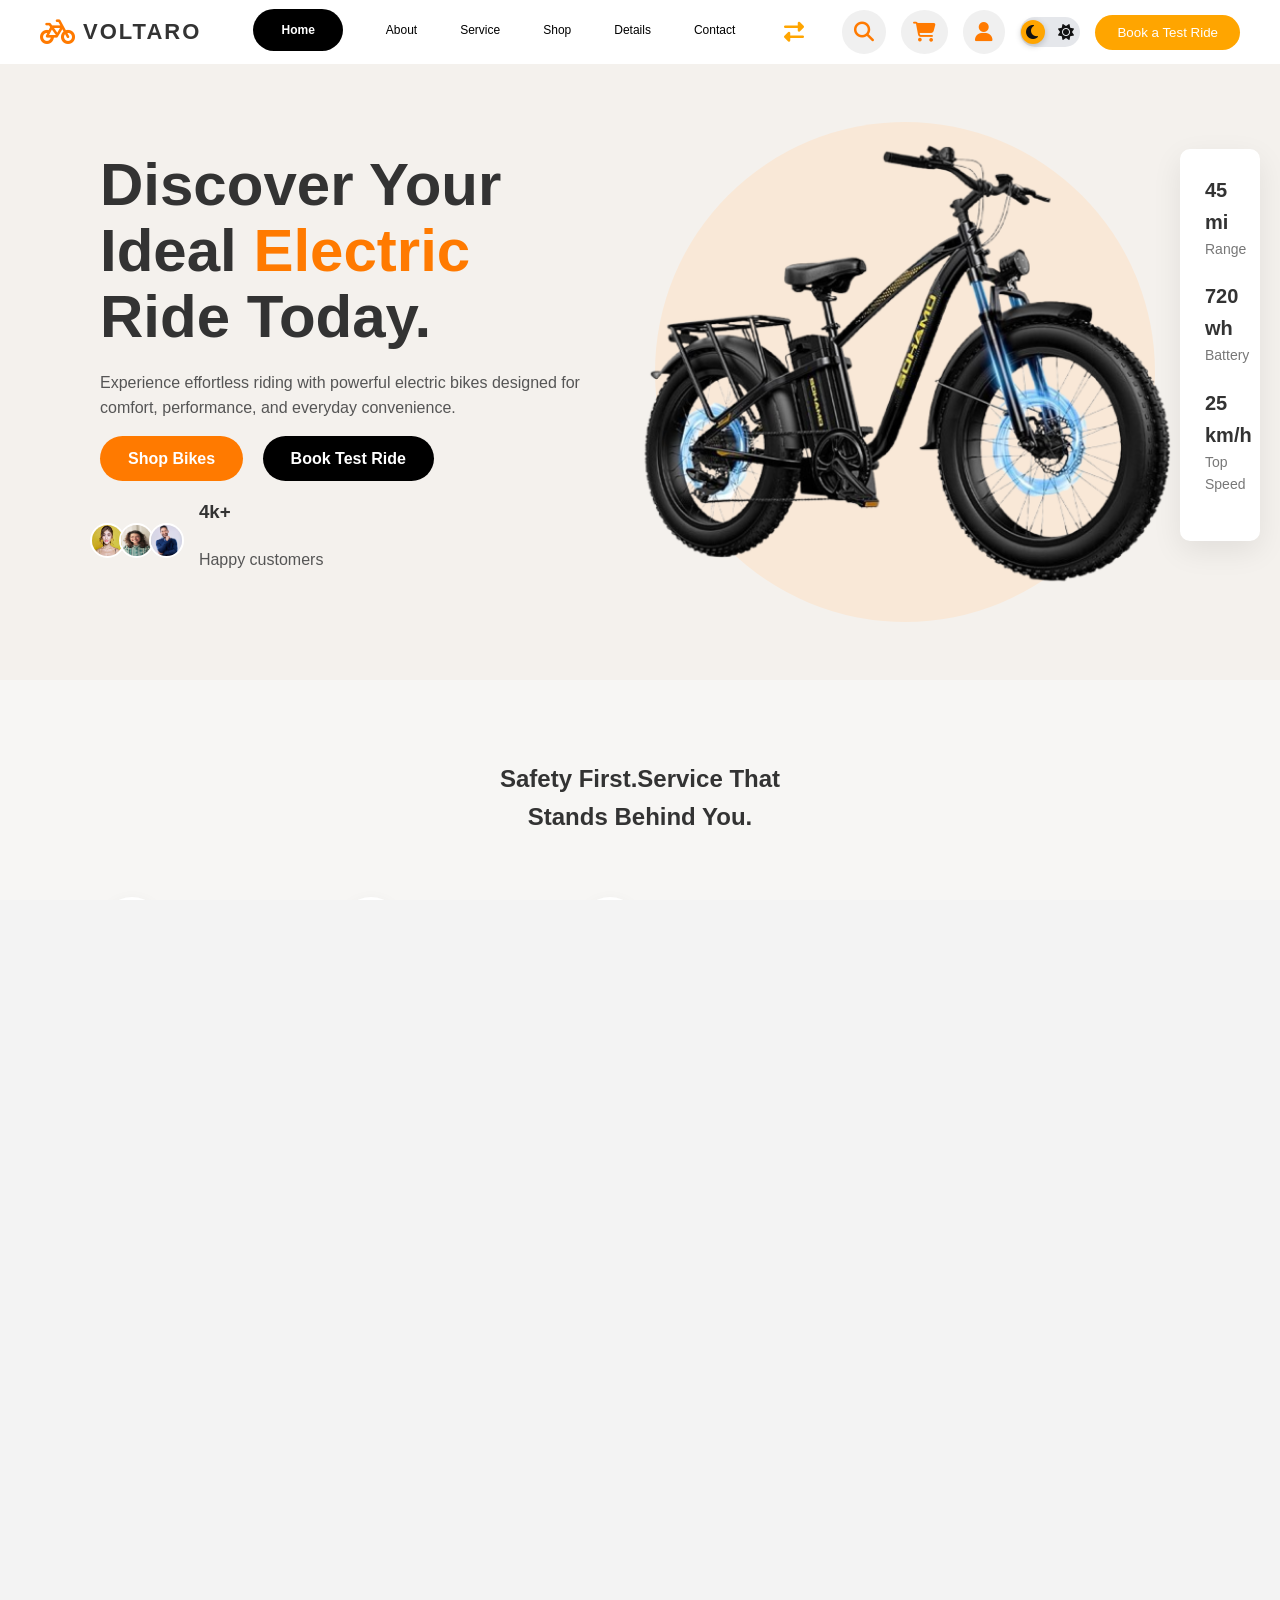
==== commit a26eedac: "Add files via upload" ====
--- a/index.html
+++ b/index.html
@@ -31,8 +31,7 @@
     <li><a href="contact.html">Contact</a></li>
     <div class="rtl-toggle">
     <i class="fa-solid fa-right-left" id="rtlBtn"></i>
-    
-</div>
+    </div>
 
   </ul>
 </nav>
--- a/css/style.css
+++ b/css/style.css
@@ -129,7 +129,7 @@
 
 
 /* FEATURES */
-/* ===== SECTION ===== */
+
 .features-section
  { padding: 80px 8%;
  background: #f7f6f4;
@@ -1314,7 +1314,7 @@
   font-size:0.95rem;
   font-weight:600;
   cursor:pointer;
-  background:linear-gradient(135deg,#facc15,#f97316);
+  background:linear-gradient(135deg,orange,#f97316);
   color:#111827;
   display:inline-flex;
   align-items:center;
@@ -1363,7 +1363,7 @@
 .result-value{
   font-size:3.1rem;
   font-weight:700;
-  color:#facc15;  
+  color:#ff6a00;  
   line-height:1;
    
 }
@@ -1783,6 +1783,7 @@
 justify-content:space-between;
 gap:6px;
 
+
 width:65px;
 height:28px;
 
@@ -1836,6 +1837,7 @@
 left:40px;
 background:#ff7a00;
 }
+
 /* RTL TOGGLE ICON */
 
 
--- a/css/dark.css
+++ b/css/dark.css
@@ -462,8 +462,8 @@
   width:24px;
   height:24px;
   border-radius:50%;
-  left:6px;
-  background:#facc15; /* light mode */
+  left:1px;
+  background:orange; /* light mode */
   transition:left 0.3s ease, background 0.3s ease;
 }
 
